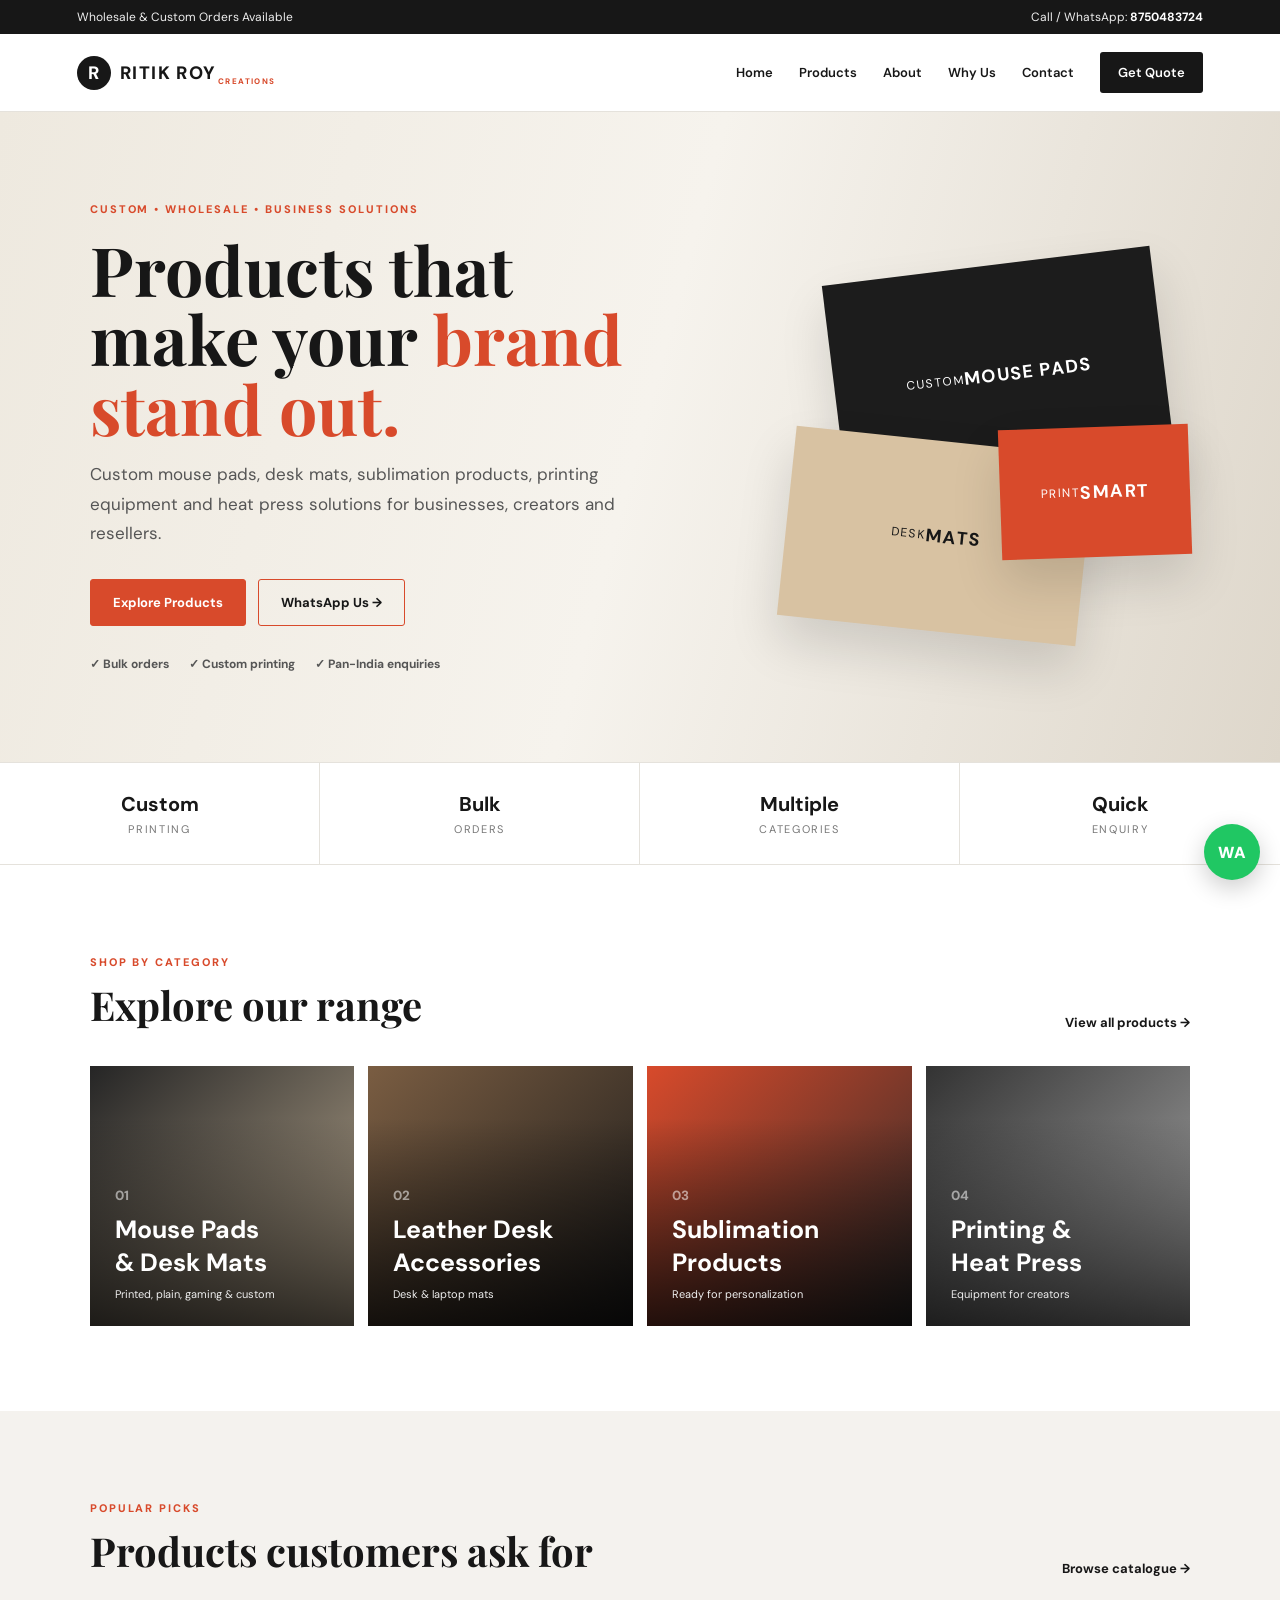
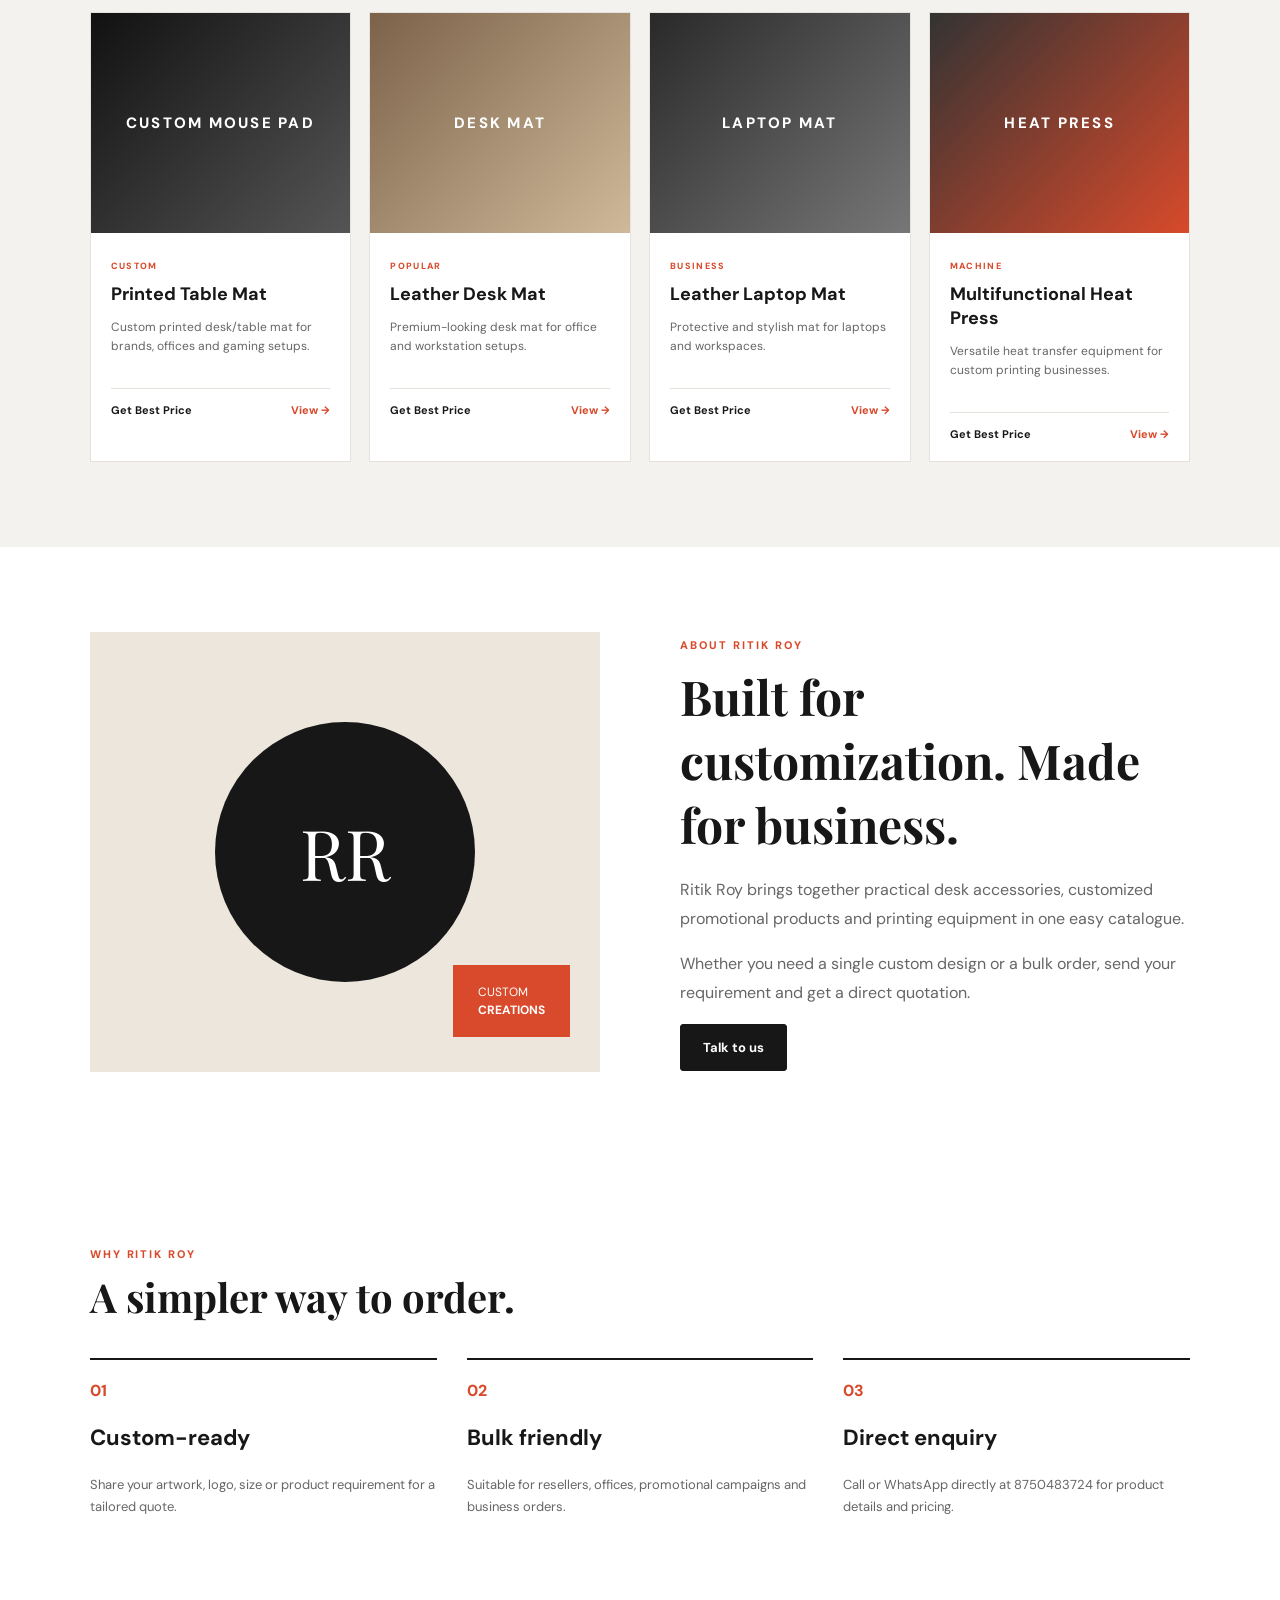
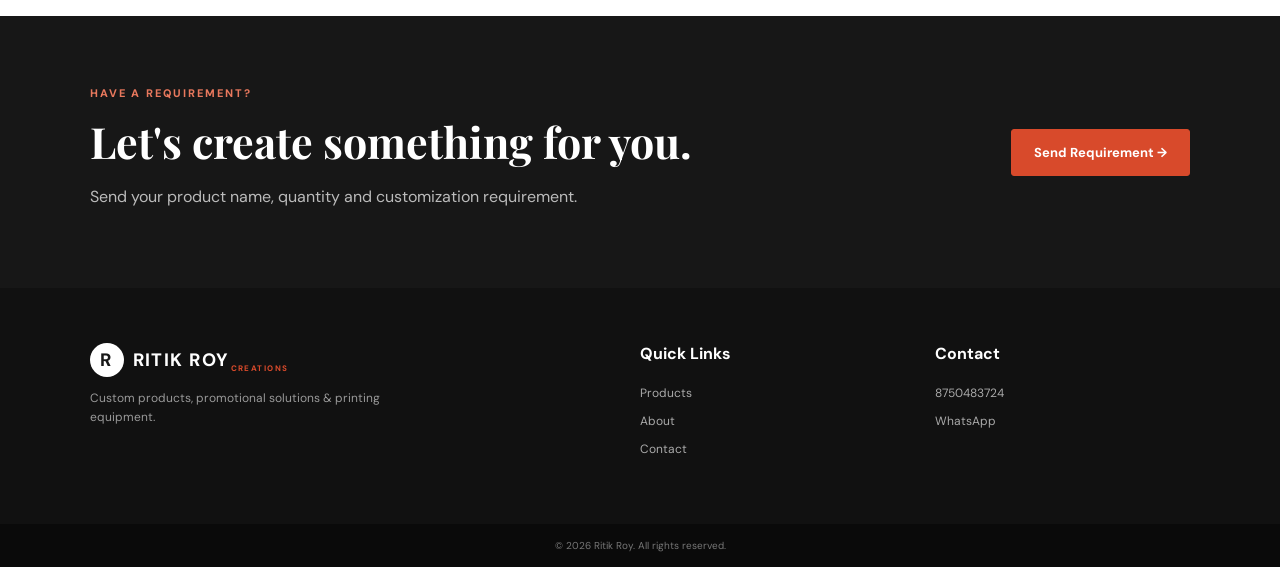
==== index.html @ 6ccf32bc "Add files via upload" ====
<!doctype html>
<html lang="en">
<head>
<meta charset="utf-8"><meta name="viewport" content="width=device-width,initial-scale=1">
<title>Ritik Roy | Custom Printing & Promotional Products</title>
<meta name="description" content="Ritik Roy - custom mouse pads, desk mats, sublimation products, printing machines and heat press solutions.">
<link rel="stylesheet" href="styles.css">
</head>
<body>
<div class="top">Wholesale & Custom Orders Available <span>Call / WhatsApp: <a href="tel:8750483724">8750483724</a></span></div>
<header>
  <a class="brand" href="index.html"><span>R</span> RITIK ROY <small>CREATIONS</small></a>
  <button class="menu" onclick="toggleMenu()">☰</button>
  <nav id="nav">
    <a href="index.html">Home</a><a href="products.html">Products</a><a href="#about">About</a><a href="#why">Why Us</a><a href="contact.html">Contact</a>
    <a class="navbtn" href="https://wa.me/918750483724?text=Hello%20Ritik%20Roy,%20I%20want%20a%20product%20quotation." target="_blank">Get Quote</a>
  </nav>
</header>

<section class="hero">
  <div class="hero-copy">
    <div class="eyebrow">CUSTOM • WHOLESALE • BUSINESS SOLUTIONS</div>
    <h1>Products that make your <em>brand stand out.</em></h1>
    <p>Custom mouse pads, desk mats, sublimation products, printing equipment and heat press solutions for businesses, creators and resellers.</p>
    <div class="actions"><a class="btn" href="products.html">Explore Products</a><a class="btn ghost" href="https://wa.me/918750483724?text=Hello%20Ritik%20Roy,%20I%20need%20a%20quotation." target="_blank">WhatsApp Us →</a></div>
    <div class="hero-points"><span>✓ Bulk orders</span><span>✓ Custom printing</span><span>✓ Pan-India enquiries</span></div>
  </div>
  <div class="hero-art"><div class="art-card card1">CUSTOM<br><b>MOUSE PADS</b></div><div class="art-card card2">DESK<br><b>MATS</b></div><div class="art-card card3">PRINT<br><b>SMART</b></div></div>
</section>

<section class="stats"><div><b>Custom</b><span>Printing</span></div><div><b>Bulk</b><span>Orders</span></div><div><b>Multiple</b><span>Categories</span></div><div><b>Quick</b><span>Enquiry</span></div></section>

<section class="section" id="categories">
  <div class="section-head"><div><span class="eyebrow">SHOP BY CATEGORY</span><h2>Explore our range</h2></div><a class="textlink" href="products.html">View all products →</a></div>
  <div class="cat-grid">
    <a class="cat c1" href="products.html?cat=mouse"><div><small>01</small><h3>Mouse Pads<br>& Desk Mats</h3><p>Printed, plain, gaming & custom</p></div></a>
    <a class="cat c2" href="products.html?cat=leather"><div><small>02</small><h3>Leather Desk<br>Accessories</h3><p>Desk & laptop mats</p></div></a>
    <a class="cat c3" href="products.html?cat=sublimation"><div><small>03</small><h3>Sublimation<br>Products</h3><p>Ready for personalization</p></div></a>
    <a class="cat c4" href="products.html?cat=machines"><div><small>04</small><h3>Printing &<br>Heat Press</h3><p>Equipment for creators</p></div></a>
  </div>
</section>

<section class="section light" id="popular">
  <div class="section-head"><div><span class="eyebrow">POPULAR PICKS</span><h2>Products customers ask for</h2></div><a class="textlink" href="products.html">Browse catalogue →</a></div>
  <div class="product-grid">
    <article class="product"><div class="product-img mouse">CUSTOM MOUSE PAD</div><div class="product-body"><span class="tag">CUSTOM</span><h3>Printed Table Mat</h3><p>Custom printed desk/table mat for brands, offices and gaming setups.</p><div class="product-foot"><b>Get Best Price</b><a href="product.html?id=printed-table-mat">View →</a></div></div></article>
    <article class="product"><div class="product-img desk">DESK MAT</div><div class="product-body"><span class="tag">POPULAR</span><h3>Leather Desk Mat</h3><p>Premium-looking desk mat for office and workstation setups.</p><div class="product-foot"><b>Get Best Price</b><a href="product.html?id=leather-desk-mat">View →</a></div></div></article>
    <article class="product"><div class="product-img laptop">LAPTOP MAT</div><div class="product-body"><span class="tag">BUSINESS</span><h3>Leather Laptop Mat</h3><p>Protective and stylish mat for laptops and workspaces.</p><div class="product-foot"><b>Get Best Price</b><a href="product.html?id=leather-laptop-mat">View →</a></div></article>
    <article class="product"><div class="product-img press">HEAT PRESS</div><div class="product-body"><span class="tag">MACHINE</span><h3>Multifunctional Heat Press</h3><p>Versatile heat transfer equipment for custom printing businesses.</p><div class="product-foot"><b>Get Best Price</b><a href="product.html?id=heat-press">View →</a></div></article>
  </div>
</section>

<section class="split section" id="about">
  <div class="visual"><div class="circle">RR</div><div class="mini">CUSTOM<br><b>CREATIONS</b></div></div>
  <div><span class="eyebrow">ABOUT RITIK ROY</span><h2>Built for customization. Made for business.</h2><p>Ritik Roy brings together practical desk accessories, customized promotional products and printing equipment in one easy catalogue.</p><p>Whether you need a single custom design or a bulk order, send your requirement and get a direct quotation.</p><a class="btn dark" href="contact.html">Talk to us</a></div>
</section>

<section class="section why" id="why">
  <div class="section-head"><div><span class="eyebrow">WHY RITIK ROY</span><h2>A simpler way to order.</h2></div></div>
  <div class="why-grid"><div><i>01</i><h3>Custom-ready</h3><p>Share your artwork, logo, size or product requirement for a tailored quote.</p></div><div><i>02</i><h3>Bulk friendly</h3><p>Suitable for resellers, offices, promotional campaigns and business orders.</p></div><div><i>03</i><h3>Direct enquiry</h3><p>Call or WhatsApp directly at 8750483724 for product details and pricing.</p></div></div>
</section>

<section class="cta"><div><span class="eyebrow">HAVE A REQUIREMENT?</span><h2>Let's create something for you.</h2><p>Send your product name, quantity and customization requirement.</p></div><a class="btn" href="https://wa.me/918750483724?text=Hello%20Ritik%20Roy,%20here%20is%20my%20product%20requirement:" target="_blank">Send Requirement →</a></section>

<footer><div class="footer-main"><div><a class="brand inverse" href="index.html"><span>R</span> RITIK ROY <small>CREATIONS</small></a><p>Custom products, promotional solutions & printing equipment.</p></div><div><h4>Quick Links</h4><a href="products.html">Products</a><a href="#about">About</a><a href="contact.html">Contact</a></div><div><h4>Contact</h4><a href="tel:8750483724">8750483724</a><a href="https://wa.me/918750483724" target="_blank">WhatsApp</a></div></div><div class="copyright">© 2026 Ritik Roy. All rights reserved.</div></footer>
<a class="float-wa" href="https://wa.me/918750483724" target="_blank">WA</a>
<script src="script.js"></script>
</body></html>
---- styles.css ----
@import url('https://fonts.googleapis.com/css2?family=DM+Sans:wght@400;500;600;700&family=Playfair+Display:wght@600;700&display=swap');
:root{--ink:#171717;--muted:#686868;--paper:#fff;--soft:#f4f2ee;--accent:#d84a2b;--line:#e5e2dc}
*{box-sizing:border-box}html{scroll-behavior:smooth}body{margin:0;color:var(--ink);font-family:'DM Sans',Arial,sans-serif;background:var(--paper)}a{text-decoration:none;color:inherit}.top{background:#171717;color:#eee;padding:9px 6%;font-size:12px;display:flex;justify-content:space-between}.top a{color:#fff;font-weight:700}header{height:78px;padding:0 6%;display:flex;align-items:center;justify-content:space-between;background:#fff;border-bottom:1px solid var(--line);position:sticky;top:0;z-index:20}.brand{font-weight:800;letter-spacing:.08em;font-size:18px;display:flex;align-items:center;gap:9px}.brand span{display:grid;place-items:center;width:34px;height:34px;border-radius:50%;background:var(--ink);color:#fff}.brand small{font-size:8px;letter-spacing:.18em;color:var(--accent);align-self:flex-end;margin-left:-8px;margin-bottom:4px}.inverse{color:#fff}.inverse span{background:#fff;color:#171717}nav{display:flex;gap:26px;align-items:center;font-size:13px;font-weight:600}nav a:hover,nav .active{color:var(--accent)}.navbtn{background:var(--ink);color:#fff;padding:12px 18px;border-radius:3px}.menu{display:none;border:0;background:none;font-size:25px}.hero{min-height:650px;background:linear-gradient(105deg,#eee9df 0%,#f6f3ed 50%,#ded7cb 100%);display:grid;grid-template-columns:1.05fr .95fr;padding:85px 7%;align-items:center;overflow:hidden}.hero-copy{max-width:700px}.eyebrow{font-size:11px;letter-spacing:.18em;font-weight:800;color:var(--accent)}h1,h2{font-family:'Playfair Display',serif}h1{font-size:68px;line-height:1.02;margin:18px 0}h1 em{color:var(--accent);font-style:normal}.hero p,.page-hero p{font-size:17px;line-height:1.75;color:#555;max-width:610px}.actions{display:flex;gap:12px;margin:30px 0}.btn{display:inline-block;background:var(--accent);color:#fff;padding:14px 22px;border-radius:3px;border:1px solid var(--accent);font-weight:700;font-size:13px}.btn.ghost{background:transparent;color:var(--ink)}.btn.dark{background:var(--ink);border-color:var(--ink)}.darktext{color:var(--ink)!important;border-color:var(--ink)!important;background:transparent}.hero-points{display:flex;gap:20px;color:#555;font-size:12px;font-weight:700}.hero-art{height:430px;position:relative}.art-card{position:absolute;display:flex;align-items:center;justify-content:center;text-align:center;font-size:12px;letter-spacing:.12em;line-height:1.5;box-shadow:0 25px 50px #0002}.art-card b{font-size:18px}.card1{width:330px;height:220px;background:#1c1c1c;color:#fff;right:5%;top:10%;transform:rotate(-7deg)}.card2{width:300px;height:190px;background:#d8c2a2;right:20%;bottom:5%;transform:rotate(6deg)}.card3{width:190px;height:130px;background:#d84a2b;color:#fff;right:0;bottom:22%;transform:rotate(-2deg)}.stats{display:grid;grid-template-columns:repeat(4,1fr);border-bottom:1px solid var(--line);border-top:1px solid var(--line)}.stats div{padding:28px 20px;text-align:center;border-right:1px solid var(--line)}.stats div:last-child{border:0}.stats b,.stats span{display:block}.stats b{font-size:20px}.stats span{font-size:11px;text-transform:uppercase;letter-spacing:.15em;color:#777;margin-top:5px}.section{padding:85px 7%}.light{background:var(--soft)}.section-head{display:flex;justify-content:space-between;align-items:end;margin-bottom:35px}.section-head h2{margin:7px 0 0;font-size:40px}.textlink{font-weight:700;font-size:13px}.cat-grid{display:grid;grid-template-columns:repeat(4,1fr);gap:14px}.cat{height:260px;padding:25px;display:flex;align-items:end;color:#fff;position:relative;overflow:hidden}.cat:before{content:"";position:absolute;inset:0;background:linear-gradient(transparent 20%,#000b)}.cat div{position:relative;z-index:1}.cat small{color:#fff8;font-weight:800}.cat h3{font-size:25px;margin:8px 0}.cat p{font-size:11px;margin:0;color:#eee}.c1{background:linear-gradient(135deg,#252525,#b7a78e)}.c2{background:linear-gradient(135deg,#7a5d42,#191919)}.c3{background:linear-gradient(135deg,#d84a2b,#292929)}.c4{background:linear-gradient(135deg,#333,#aaa)}.product-grid{display:grid;grid-template-columns:repeat(4,1fr);gap:18px}.product{background:#fff;border:1px solid var(--line);transition:.2s}.product:hover{transform:translateY(-4px);box-shadow:0 15px 35px #00000012}.product-img{height:220px;display:grid;place-items:center;text-align:center;font-weight:800;letter-spacing:.15em;font-size:15px;color:#fff}.mouse{background:linear-gradient(135deg,#111,#555)}.desk{background:linear-gradient(135deg,#7b6249,#d0b99a)}.laptop{background:linear-gradient(135deg,#292929,#777)}.press{background:linear-gradient(135deg,#333,#d84a2b)}.leather{background:linear-gradient(135deg,#4b3324,#b08a67)}.subli{background:linear-gradient(135deg,#171717,#c45b3d)}.product-body{padding:20px}.tag{font-size:9px;letter-spacing:.15em;font-weight:800;color:var(--accent)}.product h3{margin:8px 0;font-size:18px}.product p{color:#666;font-size:12px;line-height:1.6;min-height:58px}.product-foot{border-top:1px solid var(--line);padding-top:14px;display:flex;justify-content:space-between;align-items:center;font-size:11px}.product-foot a{color:var(--accent);font-weight:800}.split{display:grid;grid-template-columns:1fr 1fr;gap:80px;align-items:center}.split h2{font-size:48px;margin:10px 0 20px}.split p{color:#666;line-height:1.8}.visual{height:440px;background:#ece6dc;position:relative;display:grid;place-items:center}.circle{width:260px;height:260px;border-radius:50%;background:#171717;color:#fff;display:grid;place-items:center;font-family:'Playfair Display';font-size:70px}.mini{position:absolute;background:var(--accent);color:#fff;padding:18px 25px;bottom:35px;right:30px;font-size:12px;line-height:1.5}.why-grid{display:grid;grid-template-columns:repeat(3,1fr);gap:30px}.why-grid div{border-top:2px solid var(--ink);padding-top:20px}.why-grid i{font-style:normal;color:var(--accent);font-weight:800}.why-grid h3{font-size:22px}.why-grid p{color:#666;line-height:1.7;font-size:13px}.cta{background:#171717;color:#fff;padding:65px 7%;display:flex;justify-content:space-between;align-items:center}.cta h2{font-size:43px;margin:10px 0}.cta p{color:#bbb}.cta .eyebrow{color:#e8785d}.footer-main{background:#111;color:#fff;padding:55px 7%;display:grid;grid-template-columns:2fr 1fr 1fr;gap:40px}.footer-main p{color:#999;max-width:300px;line-height:1.6;font-size:12px}.footer-main h4{margin-top:0}.footer-main>div>a:not(.brand){display:block;color:#aaa;font-size:12px;margin:12px 0}.copyright{background:#0a0a0a;color:#777;text-align:center;padding:15px;font-size:10px}.float-wa{position:fixed;right:20px;bottom:20px;width:56px;height:56px;border-radius:50%;display:grid;place-items:center;background:#20c763;color:#fff;font-weight:900;z-index:30;box-shadow:0 8px 25px #0003}.page-hero{padding:85px 7%;background:var(--soft)}.page-hero h1{font-size:58px;margin:12px 0}.toolbar{display:flex;justify-content:space-between;gap:20px;align-items:center;margin-bottom:30px}.toolbar input{width:320px;padding:14px;border:1px solid var(--line);background:#fff}.filters{display:flex;gap:8px;flex-wrap:wrap}.filters button{border:1px solid var(--line);background:#fff;padding:10px 14px;cursor:pointer}.detail{display:grid;grid-template-columns:1fr 1fr;gap:70px;align-items:center}.detail-img{height:480px;display:grid;place-items:center;background:linear-gradient(135deg,#222,#b95b42);color:#fff;font-weight:900;letter-spacing:.18em;font-size:20px}.detail-copy h1{font-size:54px;margin:12px 0}.detail-copy>p{color:#666;line-height:1.8}.specs{border-top:1px solid var(--line);margin:25px 0}.specs div{display:flex;justify-content:space-between;padding:14px 0;border-bottom:1px solid var(--line);font-size:12px}.specs span{color:#666;text-align:right;max-width:55%}.contact-layout{display:grid;grid-template-columns:1fr 1fr;gap:80px}.contact-layout h2{font-size:52px;margin:10px 0}.lead{color:#666;line-height:1.8}.contact-card{border-top:1px solid var(--line);padding:20px 0;display:flex;justify-content:space-between}.contact-card a{color:var(--accent);font-weight:700}.form{display:grid;gap:12px}.form input,.form textarea{padding:15px;border:1px solid var(--line);font:inherit}.form textarea{height:150px;resize:vertical}
@media(max-width:900px){.hero{grid-template-columns:1fr;padding:65px 6%}.hero-art{display:none}h1{font-size:48px}.cat-grid,.product-grid{grid-template-columns:repeat(2,1fr)}.split,.detail,.contact-layout{grid-template-columns:1fr;gap:35px}.why-grid{grid-template-columns:1fr}.footer-main{grid-template-columns:1fr 1fr}.toolbar{display:block}.toolbar input{width:100%;margin-bottom:15px}}
@media(max-width:650px){.top{font-size:10px}.top span{display:none}header{height:68px}.menu{display:block}nav{display:none;position:absolute;top:68px;left:0;right:0;background:#fff;padding:20px 6%;flex-direction:column;align-items:flex-start;box-shadow:0 10px 20px #0001}nav.open{display:flex}.hero{min-height:600px}.hero h1{font-size:43px}.hero-points{flex-wrap:wrap}.stats{grid-template-columns:repeat(2,1fr)}.stats div:nth-child(2){border-right:0}.stats div:nth-child(3){border-top:1px solid var(--line)}.section{padding:60px 6%}.section-head{display:block}.section-head h2{font-size:32px}.section-head .textlink{display:inline-block;margin-top:15px}.cat-grid,.product-grid{grid-template-columns:1fr}.cat{height:230px}.split h2{font-size:38px}.visual{height:330px}.circle{width:200px;height:200px;font-size:55px}.cta{display:block}.cta h2{font-size:36px}.footer-main{grid-template-columns:1fr}.page-hero h1{font-size:43px}.detail-copy h1{font-size:42px}}
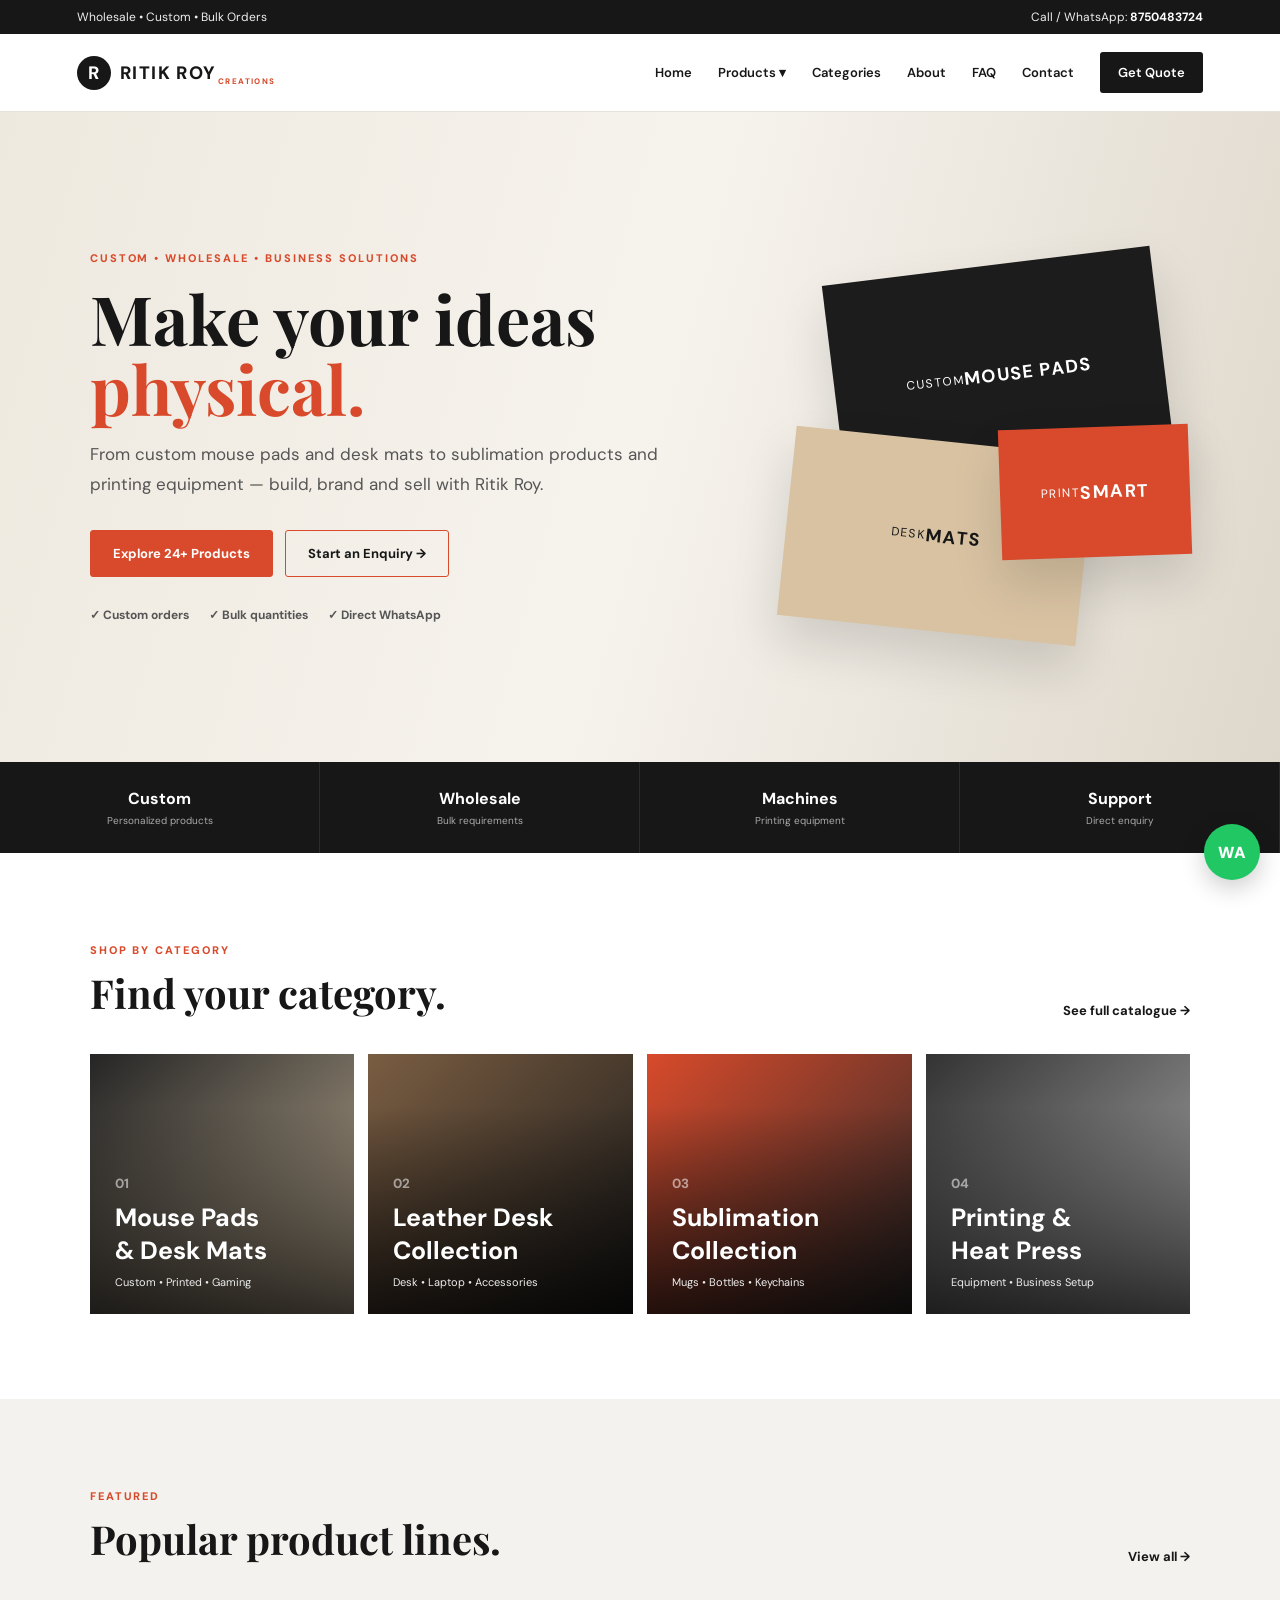
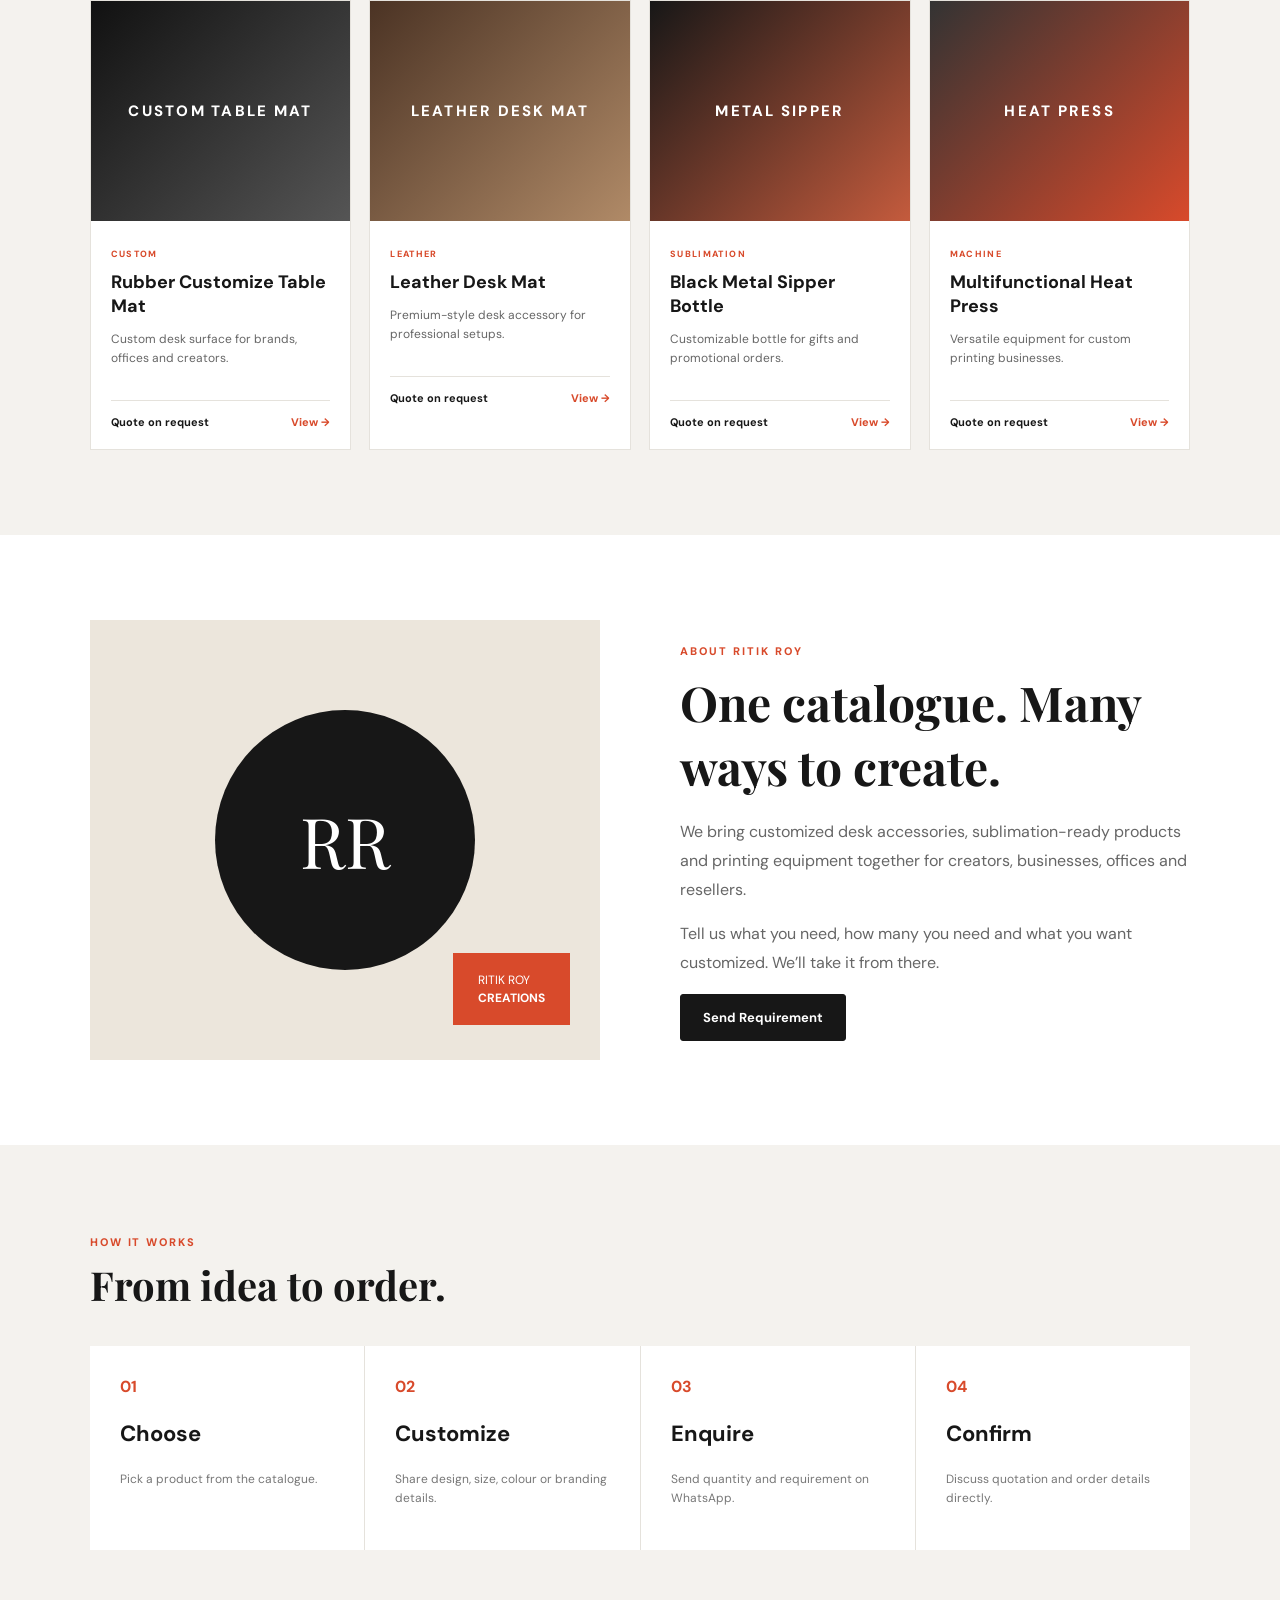
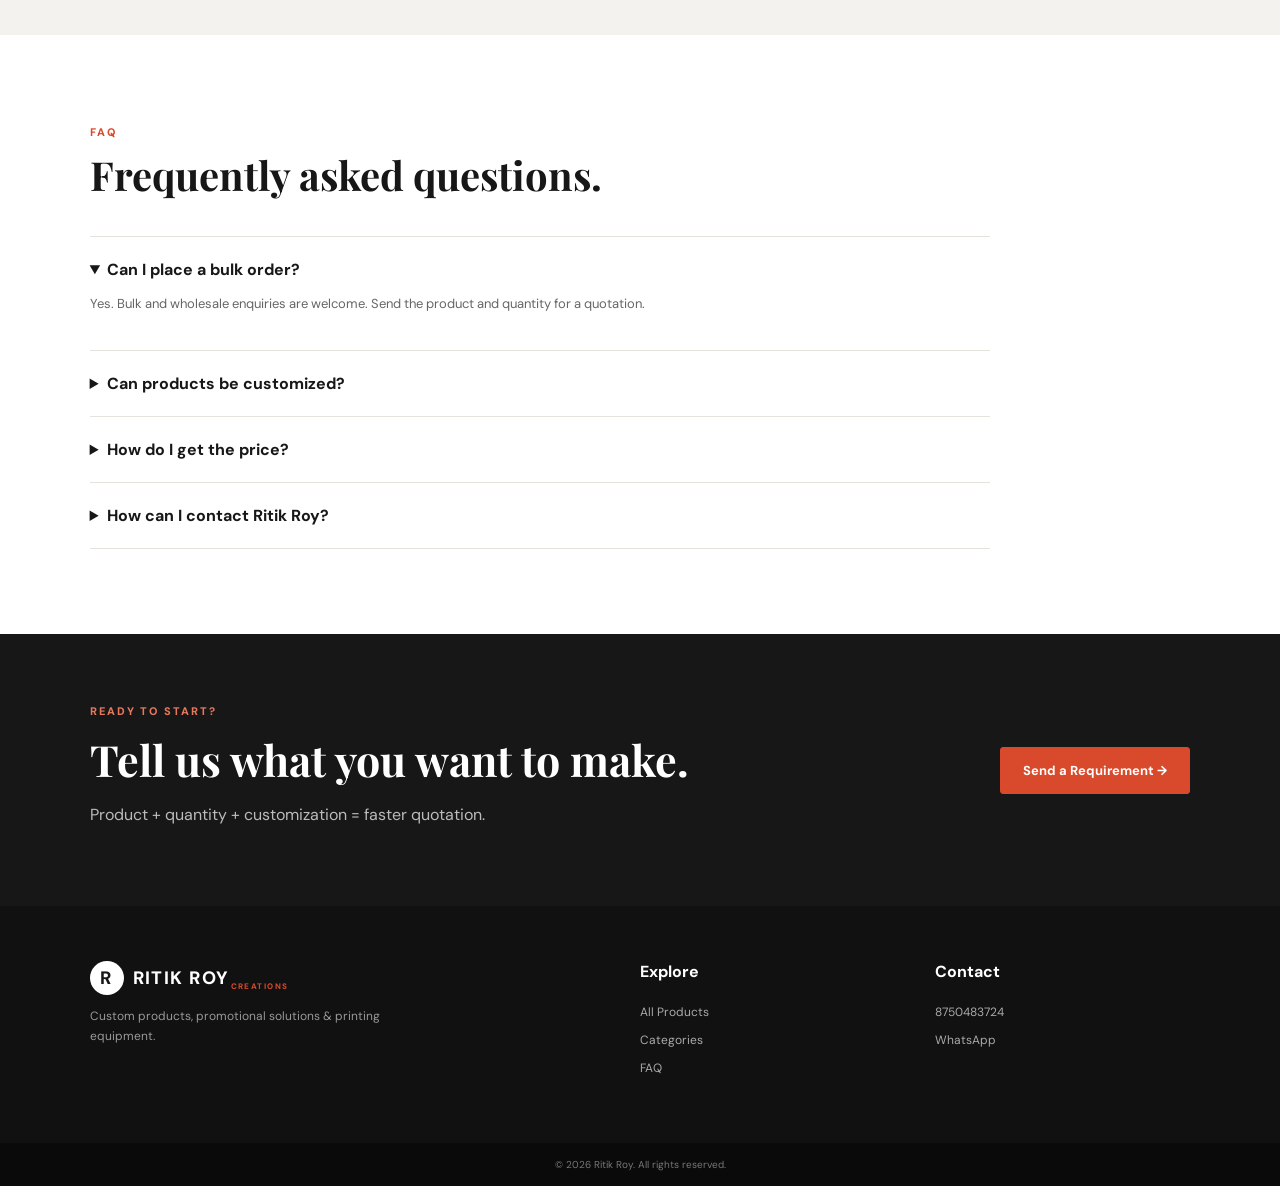
==== commit 98628699: "Add files via upload" ====
--- a/index.html
+++ b/index.html
@@ -1,68 +1,29 @@
-<!doctype html>
-<html lang="en">
-<head>
-<meta charset="utf-8"><meta name="viewport" content="width=device-width,initial-scale=1">
-<title>Ritik Roy | Custom Printing & Promotional Products</title>
-<meta name="description" content="Ritik Roy - custom mouse pads, desk mats, sublimation products, printing machines and heat press solutions.">
-<link rel="stylesheet" href="styles.css">
-</head>
+<!doctype html><html lang="en"><head><meta charset="utf-8"><meta name="viewport" content="width=device-width,initial-scale=1">
+<title>Ritik Roy Creations | Custom Printing & Promotional Products</title><meta name="description" content="Custom mouse pads, desk mats, sublimation products, printing machines and heat press solutions."><link rel="stylesheet" href="styles.css"></head>
 <body>
-<div class="top">Wholesale & Custom Orders Available <span>Call / WhatsApp: <a href="tel:8750483724">8750483724</a></span></div>
-<header>
-  <a class="brand" href="index.html"><span>R</span> RITIK ROY <small>CREATIONS</small></a>
-  <button class="menu" onclick="toggleMenu()">☰</button>
-  <nav id="nav">
-    <a href="index.html">Home</a><a href="products.html">Products</a><a href="#about">About</a><a href="#why">Why Us</a><a href="contact.html">Contact</a>
-    <a class="navbtn" href="https://wa.me/918750483724?text=Hello%20Ritik%20Roy,%20I%20want%20a%20product%20quotation." target="_blank">Get Quote</a>
-  </nav>
-</header>
+<div class="top"><span>Wholesale • Custom • Bulk Orders</span><span>Call / WhatsApp: <a href="tel:8750483724">8750483724</a></span></div>
+<header><a class="brand" href="index.html"><span>R</span> RITIK ROY <small>CREATIONS</small></a><button class="menu" onclick="toggleMenu()">☰</button>
+<nav id="nav"><a href="index.html">Home</a><div class="drop"><a href="products.html">Products ▾</a><div class="mega"><div><b>Mouse & Desk</b><a href="products.html?cat=Mouse%20%26%20Desk">Mouse Pads</a><a href="products.html?cat=Mouse%20%26%20Desk">Desk Mats</a><a href="products.html?cat=Mouse%20%26%20Desk">Gaming Mats</a></div><div><b>Leather</b><a href="products.html?cat=Leather">Desk Mats</a><a href="products.html?cat=Leather">Laptop Mats</a><a href="products.html?cat=Leather">Desk Accessories</a></div><div><b>Sublimation</b><a href="products.html?cat=Sublimation">Mugs</a><a href="products.html?cat=Sublimation">Bottles</a><a href="products.html?cat=Sublimation">Keychains</a></div><div><b>Machines</b><a href="products.html?cat=Machines">Heat Press</a><a href="products.html?cat=Machines">Mug Press</a><a href="products.html?cat=Machines">T-Shirt Printing</a></div></div></div>
+<a href="#categories">Categories</a><a href="#about">About</a><a href="#faq">FAQ</a><a href="contact.html">Contact</a><a class="navbtn" href="https://wa.me/918750483724?text=Hello%20Ritik%20Roy,%20I%20need%20a%20quotation." target="_blank">Get Quote</a></nav></header>
 
-<section class="hero">
-  <div class="hero-copy">
-    <div class="eyebrow">CUSTOM • WHOLESALE • BUSINESS SOLUTIONS</div>
-    <h1>Products that make your <em>brand stand out.</em></h1>
-    <p>Custom mouse pads, desk mats, sublimation products, printing equipment and heat press solutions for businesses, creators and resellers.</p>
-    <div class="actions"><a class="btn" href="products.html">Explore Products</a><a class="btn ghost" href="https://wa.me/918750483724?text=Hello%20Ritik%20Roy,%20I%20need%20a%20quotation." target="_blank">WhatsApp Us →</a></div>
-    <div class="hero-points"><span>✓ Bulk orders</span><span>✓ Custom printing</span><span>✓ Pan-India enquiries</span></div>
-  </div>
-  <div class="hero-art"><div class="art-card card1">CUSTOM<br><b>MOUSE PADS</b></div><div class="art-card card2">DESK<br><b>MATS</b></div><div class="art-card card3">PRINT<br><b>SMART</b></div></div>
-</section>
+<section class="hero"><div class="hero-copy"><div class="eyebrow">CUSTOM • WHOLESALE • BUSINESS SOLUTIONS</div><h1>Make your ideas <em>physical.</em></h1><p>From custom mouse pads and desk mats to sublimation products and printing equipment — build, brand and sell with Ritik Roy.</p><div class="actions"><a class="btn" href="products.html">Explore 24+ Products</a><a class="btn ghost" href="https://wa.me/918750483724?text=Hello%20Ritik%20Roy,%20I%20want%20a%20custom%20product%20quotation." target="_blank">Start an Enquiry →</a></div><div class="hero-points"><span>✓ Custom orders</span><span>✓ Bulk quantities</span><span>✓ Direct WhatsApp</span></div></div><div class="hero-art"><div class="art-card card1">CUSTOM<br><b>MOUSE PADS</b></div><div class="art-card card2">DESK<br><b>MATS</b></div><div class="art-card card3">PRINT<br><b>SMART</b></div></div></section>
 
-<section class="stats"><div><b>Custom</b><span>Printing</span></div><div><b>Bulk</b><span>Orders</span></div><div><b>Multiple</b><span>Categories</span></div><div><b>Quick</b><span>Enquiry</span></div></section>
+<section class="trust"><div><b>Custom</b><small>Personalized products</small></div><div><b>Wholesale</b><small>Bulk requirements</small></div><div><b>Machines</b><small>Printing equipment</small></div><div><b>Support</b><small>Direct enquiry</small></div></section>
 
-<section class="section" id="categories">
-  <div class="section-head"><div><span class="eyebrow">SHOP BY CATEGORY</span><h2>Explore our range</h2></div><a class="textlink" href="products.html">View all products →</a></div>
-  <div class="cat-grid">
-    <a class="cat c1" href="products.html?cat=mouse"><div><small>01</small><h3>Mouse Pads<br>& Desk Mats</h3><p>Printed, plain, gaming & custom</p></div></a>
-    <a class="cat c2" href="products.html?cat=leather"><div><small>02</small><h3>Leather Desk<br>Accessories</h3><p>Desk & laptop mats</p></div></a>
-    <a class="cat c3" href="products.html?cat=sublimation"><div><small>03</small><h3>Sublimation<br>Products</h3><p>Ready for personalization</p></div></a>
-    <a class="cat c4" href="products.html?cat=machines"><div><small>04</small><h3>Printing &<br>Heat Press</h3><p>Equipment for creators</p></div></a>
-  </div>
-</section>
+<section class="section" id="categories"><div class="section-head"><div><span class="eyebrow">SHOP BY CATEGORY</span><h2>Find your category.</h2></div><a class="textlink" href="products.html">See full catalogue →</a></div>
+<div class="cat-grid large"><a class="cat c1" href="products.html?cat=Mouse%20%26%20Desk"><div><small>01</small><h3>Mouse Pads<br>& Desk Mats</h3><p>Custom • Printed • Gaming</p></div></a><a class="cat c2" href="products.html?cat=Leather"><div><small>02</small><h3>Leather Desk<br>Collection</h3><p>Desk • Laptop • Accessories</p></div></a><a class="cat c3" href="products.html?cat=Sublimation"><div><small>03</small><h3>Sublimation<br>Collection</h3><p>Mugs • Bottles • Keychains</p></div></a><a class="cat c4" href="products.html?cat=Machines"><div><small>04</small><h3>Printing &<br>Heat Press</h3><p>Equipment • Business Setup</p></div></a></div></section>
 
-<section class="section light" id="popular">
-  <div class="section-head"><div><span class="eyebrow">POPULAR PICKS</span><h2>Products customers ask for</h2></div><a class="textlink" href="products.html">Browse catalogue →</a></div>
-  <div class="product-grid">
-    <article class="product"><div class="product-img mouse">CUSTOM MOUSE PAD</div><div class="product-body"><span class="tag">CUSTOM</span><h3>Printed Table Mat</h3><p>Custom printed desk/table mat for brands, offices and gaming setups.</p><div class="product-foot"><b>Get Best Price</b><a href="product.html?id=printed-table-mat">View →</a></div></div></article>
-    <article class="product"><div class="product-img desk">DESK MAT</div><div class="product-body"><span class="tag">POPULAR</span><h3>Leather Desk Mat</h3><p>Premium-looking desk mat for office and workstation setups.</p><div class="product-foot"><b>Get Best Price</b><a href="product.html?id=leather-desk-mat">View →</a></div></div></article>
-    <article class="product"><div class="product-img laptop">LAPTOP MAT</div><div class="product-body"><span class="tag">BUSINESS</span><h3>Leather Laptop Mat</h3><p>Protective and stylish mat for laptops and workspaces.</p><div class="product-foot"><b>Get Best Price</b><a href="product.html?id=leather-laptop-mat">View →</a></div></article>
-    <article class="product"><div class="product-img press">HEAT PRESS</div><div class="product-body"><span class="tag">MACHINE</span><h3>Multifunctional Heat Press</h3><p>Versatile heat transfer equipment for custom printing businesses.</p><div class="product-foot"><b>Get Best Price</b><a href="product.html?id=heat-press">View →</a></div></article>
-  </div>
-</section>
+<section class="section light"><div class="section-head"><div><span class="eyebrow">FEATURED</span><h2>Popular product lines.</h2></div><a class="textlink" href="products.html">View all →</a></div><div class="product-grid">
+<article class="product"><div class="product-img mouse">CUSTOM TABLE MAT</div><div class="product-body"><span class="tag">CUSTOM</span><h3>Rubber Customize Table Mat</h3><p>Custom desk surface for brands, offices and creators.</p><div class="product-foot"><b>Quote on request</b><a href="product.html?id=custom-table-mat">View →</a></div></div></article>
+<article class="product"><div class="product-img leather">LEATHER DESK MAT</div><div class="product-body"><span class="tag">LEATHER</span><h3>Leather Desk Mat</h3><p>Premium-style desk accessory for professional setups.</p><div class="product-foot"><b>Quote on request</b><a href="product.html?id=leather-desk-mat">View →</a></div></div></article>
+<article class="product"><div class="product-img subli">METAL SIPPER</div><div class="product-body"><span class="tag">SUBLIMATION</span><h3>Black Metal Sipper Bottle</h3><p>Customizable bottle for gifts and promotional orders.</p><div class="product-foot"><b>Quote on request</b><a href="product.html?id=sipper-bottle">View →</a></div></div></article>
+<article class="product"><div class="product-img press">HEAT PRESS</div><div class="product-body"><span class="tag">MACHINE</span><h3>Multifunctional Heat Press</h3><p>Versatile equipment for custom printing businesses.</p><div class="product-foot"><b>Quote on request</b><a href="product.html?id=heat-press">View →</a></div></div></article></div></section>
 
-<section class="split section" id="about">
-  <div class="visual"><div class="circle">RR</div><div class="mini">CUSTOM<br><b>CREATIONS</b></div></div>
-  <div><span class="eyebrow">ABOUT RITIK ROY</span><h2>Built for customization. Made for business.</h2><p>Ritik Roy brings together practical desk accessories, customized promotional products and printing equipment in one easy catalogue.</p><p>Whether you need a single custom design or a bulk order, send your requirement and get a direct quotation.</p><a class="btn dark" href="contact.html">Talk to us</a></div>
-</section>
+<section class="section split" id="about"><div class="visual"><div class="circle">RR</div><div class="mini">RITIK ROY<br><b>CREATIONS</b></div></div><div><span class="eyebrow">ABOUT RITIK ROY</span><h2>One catalogue. Many ways to create.</h2><p>We bring customized desk accessories, sublimation-ready products and printing equipment together for creators, businesses, offices and resellers.</p><p>Tell us what you need, how many you need and what you want customized. We’ll take it from there.</p><a class="btn dark" href="contact.html">Send Requirement</a></div></section>
 
-<section class="section why" id="why">
-  <div class="section-head"><div><span class="eyebrow">WHY RITIK ROY</span><h2>A simpler way to order.</h2></div></div>
-  <div class="why-grid"><div><i>01</i><h3>Custom-ready</h3><p>Share your artwork, logo, size or product requirement for a tailored quote.</p></div><div><i>02</i><h3>Bulk friendly</h3><p>Suitable for resellers, offices, promotional campaigns and business orders.</p></div><div><i>03</i><h3>Direct enquiry</h3><p>Call or WhatsApp directly at 8750483724 for product details and pricing.</p></div></div>
-</section>
+<section class="section process light"><div class="section-head"><div><span class="eyebrow">HOW IT WORKS</span><h2>From idea to order.</h2></div></div><div class="process-grid"><div><b>01</b><h3>Choose</h3><p>Pick a product from the catalogue.</p></div><div><b>02</b><h3>Customize</h3><p>Share design, size, colour or branding details.</p></div><div><b>03</b><h3>Enquire</h3><p>Send quantity and requirement on WhatsApp.</p></div><div><b>04</b><h3>Confirm</h3><p>Discuss quotation and order details directly.</p></div></div></section>
 
-<section class="cta"><div><span class="eyebrow">HAVE A REQUIREMENT?</span><h2>Let's create something for you.</h2><p>Send your product name, quantity and customization requirement.</p></div><a class="btn" href="https://wa.me/918750483724?text=Hello%20Ritik%20Roy,%20here%20is%20my%20product%20requirement:" target="_blank">Send Requirement →</a></section>
+<section class="section" id="faq"><div class="section-head"><div><span class="eyebrow">FAQ</span><h2>Frequently asked questions.</h2></div></div><div class="faq"><details open><summary>Can I place a bulk order?</summary><p>Yes. Bulk and wholesale enquiries are welcome. Send the product and quantity for a quotation.</p></details><details><summary>Can products be customized?</summary><p>Selected products can be customized with designs, logos, artwork, sizes or other requirements.</p></details><details><summary>How do I get the price?</summary><p>Pricing can depend on product, size, customization and quantity. Use the WhatsApp enquiry button for a quote.</p></details><details><summary>How can I contact Ritik Roy?</summary><p>Call or WhatsApp <a href="tel:8750483724">8750483724</a>.</p></details></div></section>
 
-<footer><div class="footer-main"><div><a class="brand inverse" href="index.html"><span>R</span> RITIK ROY <small>CREATIONS</small></a><p>Custom products, promotional solutions & printing equipment.</p></div><div><h4>Quick Links</h4><a href="products.html">Products</a><a href="#about">About</a><a href="contact.html">Contact</a></div><div><h4>Contact</h4><a href="tel:8750483724">8750483724</a><a href="https://wa.me/918750483724" target="_blank">WhatsApp</a></div></div><div class="copyright">© 2026 Ritik Roy. All rights reserved.</div></footer>
-<a class="float-wa" href="https://wa.me/918750483724" target="_blank">WA</a>
-<script src="script.js"></script>
-</body></html>+<section class="cta"><div><span class="eyebrow">READY TO START?</span><h2>Tell us what you want to make.</h2><p>Product + quantity + customization = faster quotation.</p></div><a class="btn" href="contact.html">Send a Requirement →</a></section>
+<footer><div class="footer-main"><div><a class="brand inverse" href="index.html"><span>R</span> RITIK ROY <small>CREATIONS</small></a><p>Custom products, promotional solutions & printing equipment.</p></div><div><h4>Explore</h4><a href="products.html">All Products</a><a href="#categories">Categories</a><a href="#faq">FAQ</a></div><div><h4>Contact</h4><a href="tel:8750483724">8750483724</a><a href="https://wa.me/918750483724" target="_blank">WhatsApp</a></div></div><div class="copyright">© 2026 Ritik Roy. All rights reserved.</div></footer><a class="float-wa" href="https://wa.me/918750483724" target="_blank">WA</a><script src="script.js"></script></body></html>
--- a/styles.css
+++ b/styles.css
@@ -3,3 +3,11 @@
 *{box-sizing:border-box}html{scroll-behavior:smooth}body{margin:0;color:var(--ink);font-family:'DM Sans',Arial,sans-serif;background:var(--paper)}a{text-decoration:none;color:inherit}.top{background:#171717;color:#eee;padding:9px 6%;font-size:12px;display:flex;justify-content:space-between}.top a{color:#fff;font-weight:700}header{height:78px;padding:0 6%;display:flex;align-items:center;justify-content:space-between;background:#fff;border-bottom:1px solid var(--line);position:sticky;top:0;z-index:20}.brand{font-weight:800;letter-spacing:.08em;font-size:18px;display:flex;align-items:center;gap:9px}.brand span{display:grid;place-items:center;width:34px;height:34px;border-radius:50%;background:var(--ink);color:#fff}.brand small{font-size:8px;letter-spacing:.18em;color:var(--accent);align-self:flex-end;margin-left:-8px;margin-bottom:4px}.inverse{color:#fff}.inverse span{background:#fff;color:#171717}nav{display:flex;gap:26px;align-items:center;font-size:13px;font-weight:600}nav a:hover,nav .active{color:var(--accent)}.navbtn{background:var(--ink);color:#fff;padding:12px 18px;border-radius:3px}.menu{display:none;border:0;background:none;font-size:25px}.hero{min-height:650px;background:linear-gradient(105deg,#eee9df 0%,#f6f3ed 50%,#ded7cb 100%);display:grid;grid-template-columns:1.05fr .95fr;padding:85px 7%;align-items:center;overflow:hidden}.hero-copy{max-width:700px}.eyebrow{font-size:11px;letter-spacing:.18em;font-weight:800;color:var(--accent)}h1,h2{font-family:'Playfair Display',serif}h1{font-size:68px;line-height:1.02;margin:18px 0}h1 em{color:var(--accent);font-style:normal}.hero p,.page-hero p{font-size:17px;line-height:1.75;color:#555;max-width:610px}.actions{display:flex;gap:12px;margin:30px 0}.btn{display:inline-block;background:var(--accent);color:#fff;padding:14px 22px;border-radius:3px;border:1px solid var(--accent);font-weight:700;font-size:13px}.btn.ghost{background:transparent;color:var(--ink)}.btn.dark{background:var(--ink);border-color:var(--ink)}.darktext{color:var(--ink)!important;border-color:var(--ink)!important;background:transparent}.hero-points{display:flex;gap:20px;color:#555;font-size:12px;font-weight:700}.hero-art{height:430px;position:relative}.art-card{position:absolute;display:flex;align-items:center;justify-content:center;text-align:center;font-size:12px;letter-spacing:.12em;line-height:1.5;box-shadow:0 25px 50px #0002}.art-card b{font-size:18px}.card1{width:330px;height:220px;background:#1c1c1c;color:#fff;right:5%;top:10%;transform:rotate(-7deg)}.card2{width:300px;height:190px;background:#d8c2a2;right:20%;bottom:5%;transform:rotate(6deg)}.card3{width:190px;height:130px;background:#d84a2b;color:#fff;right:0;bottom:22%;transform:rotate(-2deg)}.stats{display:grid;grid-template-columns:repeat(4,1fr);border-bottom:1px solid var(--line);border-top:1px solid var(--line)}.stats div{padding:28px 20px;text-align:center;border-right:1px solid var(--line)}.stats div:last-child{border:0}.stats b,.stats span{display:block}.stats b{font-size:20px}.stats span{font-size:11px;text-transform:uppercase;letter-spacing:.15em;color:#777;margin-top:5px}.section{padding:85px 7%}.light{background:var(--soft)}.section-head{display:flex;justify-content:space-between;align-items:end;margin-bottom:35px}.section-head h2{margin:7px 0 0;font-size:40px}.textlink{font-weight:700;font-size:13px}.cat-grid{display:grid;grid-template-columns:repeat(4,1fr);gap:14px}.cat{height:260px;padding:25px;display:flex;align-items:end;color:#fff;position:relative;overflow:hidden}.cat:before{content:"";position:absolute;inset:0;background:linear-gradient(transparent 20%,#000b)}.cat div{position:relative;z-index:1}.cat small{color:#fff8;font-weight:800}.cat h3{font-size:25px;margin:8px 0}.cat p{font-size:11px;margin:0;color:#eee}.c1{background:linear-gradient(135deg,#252525,#b7a78e)}.c2{background:linear-gradient(135deg,#7a5d42,#191919)}.c3{background:linear-gradient(135deg,#d84a2b,#292929)}.c4{background:linear-gradient(135deg,#333,#aaa)}.product-grid{display:grid;grid-template-columns:repeat(4,1fr);gap:18px}.product{background:#fff;border:1px solid var(--line);transition:.2s}.product:hover{transform:translateY(-4px);box-shadow:0 15px 35px #00000012}.product-img{height:220px;display:grid;place-items:center;text-align:center;font-weight:800;letter-spacing:.15em;font-size:15px;color:#fff}.mouse{background:linear-gradient(135deg,#111,#555)}.desk{background:linear-gradient(135deg,#7b6249,#d0b99a)}.laptop{background:linear-gradient(135deg,#292929,#777)}.press{background:linear-gradient(135deg,#333,#d84a2b)}.leather{background:linear-gradient(135deg,#4b3324,#b08a67)}.subli{background:linear-gradient(135deg,#171717,#c45b3d)}.product-body{padding:20px}.tag{font-size:9px;letter-spacing:.15em;font-weight:800;color:var(--accent)}.product h3{margin:8px 0;font-size:18px}.product p{color:#666;font-size:12px;line-height:1.6;min-height:58px}.product-foot{border-top:1px solid var(--line);padding-top:14px;display:flex;justify-content:space-between;align-items:center;font-size:11px}.product-foot a{color:var(--accent);font-weight:800}.split{display:grid;grid-template-columns:1fr 1fr;gap:80px;align-items:center}.split h2{font-size:48px;margin:10px 0 20px}.split p{color:#666;line-height:1.8}.visual{height:440px;background:#ece6dc;position:relative;display:grid;place-items:center}.circle{width:260px;height:260px;border-radius:50%;background:#171717;color:#fff;display:grid;place-items:center;font-family:'Playfair Display';font-size:70px}.mini{position:absolute;background:var(--accent);color:#fff;padding:18px 25px;bottom:35px;right:30px;font-size:12px;line-height:1.5}.why-grid{display:grid;grid-template-columns:repeat(3,1fr);gap:30px}.why-grid div{border-top:2px solid var(--ink);padding-top:20px}.why-grid i{font-style:normal;color:var(--accent);font-weight:800}.why-grid h3{font-size:22px}.why-grid p{color:#666;line-height:1.7;font-size:13px}.cta{background:#171717;color:#fff;padding:65px 7%;display:flex;justify-content:space-between;align-items:center}.cta h2{font-size:43px;margin:10px 0}.cta p{color:#bbb}.cta .eyebrow{color:#e8785d}.footer-main{background:#111;color:#fff;padding:55px 7%;display:grid;grid-template-columns:2fr 1fr 1fr;gap:40px}.footer-main p{color:#999;max-width:300px;line-height:1.6;font-size:12px}.footer-main h4{margin-top:0}.footer-main>div>a:not(.brand){display:block;color:#aaa;font-size:12px;margin:12px 0}.copyright{background:#0a0a0a;color:#777;text-align:center;padding:15px;font-size:10px}.float-wa{position:fixed;right:20px;bottom:20px;width:56px;height:56px;border-radius:50%;display:grid;place-items:center;background:#20c763;color:#fff;font-weight:900;z-index:30;box-shadow:0 8px 25px #0003}.page-hero{padding:85px 7%;background:var(--soft)}.page-hero h1{font-size:58px;margin:12px 0}.toolbar{display:flex;justify-content:space-between;gap:20px;align-items:center;margin-bottom:30px}.toolbar input{width:320px;padding:14px;border:1px solid var(--line);background:#fff}.filters{display:flex;gap:8px;flex-wrap:wrap}.filters button{border:1px solid var(--line);background:#fff;padding:10px 14px;cursor:pointer}.detail{display:grid;grid-template-columns:1fr 1fr;gap:70px;align-items:center}.detail-img{height:480px;display:grid;place-items:center;background:linear-gradient(135deg,#222,#b95b42);color:#fff;font-weight:900;letter-spacing:.18em;font-size:20px}.detail-copy h1{font-size:54px;margin:12px 0}.detail-copy>p{color:#666;line-height:1.8}.specs{border-top:1px solid var(--line);margin:25px 0}.specs div{display:flex;justify-content:space-between;padding:14px 0;border-bottom:1px solid var(--line);font-size:12px}.specs span{color:#666;text-align:right;max-width:55%}.contact-layout{display:grid;grid-template-columns:1fr 1fr;gap:80px}.contact-layout h2{font-size:52px;margin:10px 0}.lead{color:#666;line-height:1.8}.contact-card{border-top:1px solid var(--line);padding:20px 0;display:flex;justify-content:space-between}.contact-card a{color:var(--accent);font-weight:700}.form{display:grid;gap:12px}.form input,.form textarea{padding:15px;border:1px solid var(--line);font:inherit}.form textarea{height:150px;resize:vertical}
 @media(max-width:900px){.hero{grid-template-columns:1fr;padding:65px 6%}.hero-art{display:none}h1{font-size:48px}.cat-grid,.product-grid{grid-template-columns:repeat(2,1fr)}.split,.detail,.contact-layout{grid-template-columns:1fr;gap:35px}.why-grid{grid-template-columns:1fr}.footer-main{grid-template-columns:1fr 1fr}.toolbar{display:block}.toolbar input{width:100%;margin-bottom:15px}}
 @media(max-width:650px){.top{font-size:10px}.top span{display:none}header{height:68px}.menu{display:block}nav{display:none;position:absolute;top:68px;left:0;right:0;background:#fff;padding:20px 6%;flex-direction:column;align-items:flex-start;box-shadow:0 10px 20px #0001}nav.open{display:flex}.hero{min-height:600px}.hero h1{font-size:43px}.hero-points{flex-wrap:wrap}.stats{grid-template-columns:repeat(2,1fr)}.stats div:nth-child(2){border-right:0}.stats div:nth-child(3){border-top:1px solid var(--line)}.section{padding:60px 6%}.section-head{display:block}.section-head h2{font-size:32px}.section-head .textlink{display:inline-block;margin-top:15px}.cat-grid,.product-grid{grid-template-columns:1fr}.cat{height:230px}.split h2{font-size:38px}.visual{height:330px}.circle{width:200px;height:200px;font-size:55px}.cta{display:block}.cta h2{font-size:36px}.footer-main{grid-template-columns:1fr}.page-hero h1{font-size:43px}.detail-copy h1{font-size:42px}}
+
+/* HEAVY CATALOGUE / NAV / FAQ */
+.drop{position:relative}.drop>a{display:block}.mega{position:absolute;top:35px;left:-260px;width:720px;background:#fff;border:1px solid var(--line);box-shadow:0 20px 50px #0002;padding:25px;display:grid;grid-template-columns:repeat(4,1fr);gap:25px;opacity:0;visibility:hidden;transform:translateY(8px);transition:.18s}.drop:hover .mega{opacity:1;visibility:visible;transform:none}.mega b{font-size:12px}.mega a{display:block!important;font-size:11px!important;color:#666!important;margin:12px 0!important}.mega a:hover{color:var(--accent)!important}
+.trust{display:grid;grid-template-columns:repeat(4,1fr);background:#171717;color:#fff}.trust div{padding:26px;border-right:1px solid #ffffff18;text-align:center}.trust b,.trust small{display:block}.trust small{color:#aaa;margin-top:5px;font-size:10px}.cat.large .cat{height:290px}.process-grid{display:grid;grid-template-columns:repeat(4,1fr);gap:1px;background:var(--line)}.process-grid>div{background:#fff;padding:30px}.process-grid b{color:var(--accent)}.process-grid h3{font-size:22px}.process-grid p{font-size:12px;color:#777;line-height:1.6}.faq{max-width:900px}.faq details{border-top:1px solid var(--line);padding:22px 0}.faq details:last-child{border-bottom:1px solid var(--line)}.faq summary{cursor:pointer;font-weight:700;font-size:16px}.faq p{color:#666;line-height:1.7;font-size:13px;max-width:700px}.catalog-toolbar{display:flex;justify-content:space-between;gap:15px;margin-bottom:30px}.searchbox{border:1px solid var(--line);padding:0 15px;display:flex;align-items:center;flex:1;max-width:650px;background:#fff}.searchbox input{border:0;outline:0;padding:15px;width:100%;font:inherit}.catalog-toolbar select{border:1px solid var(--line);background:#fff;padding:0 14px}.catalog-layout{display:grid;grid-template-columns:230px 1fr;gap:35px}.sidebar{border-right:1px solid var(--line);padding-right:25px}.sidebar h3{margin-top:0}.sidecat{width:100%;border:0;background:none;text-align:left;padding:12px 4px;cursor:pointer;display:flex;justify-content:space-between;color:#666}.sidecat span{font-size:10px;color:#aaa}.sidecat.active{color:var(--accent);font-weight:800}.side-note{background:#171717;color:#fff;padding:18px;margin-top:30px}.side-note p{font-size:11px;color:#aaa;line-height:1.5}.side-note a{color:#fff;font-size:12px;font-weight:800}.resultbar{display:flex;justify-content:space-between;align-items:center;margin-bottom:15px;font-size:12px;color:#777}.viewbtn{border:0;background:none;color:#555;cursor:pointer}.catalogue.list-view{display:block}.catalogue.list-view .product{display:grid;grid-template-columns:220px 1fr;margin-bottom:12px}.catalogue.list-view .product-img{height:180px}.catalogue.list-view .product p{min-height:auto}.empty{padding:50px;text-align:center;color:#777;border:1px dashed var(--line);grid-column:1/-1}
+@media(max-width:900px){.mega{position:static;width:100%;display:none;grid-template-columns:1fr 1fr;box-shadow:none;border:0}.drop:hover .mega{display:grid}.trust{grid-template-columns:repeat(2,1fr)}.process-grid{grid-template-columns:repeat(2,1fr)}.catalog-layout{grid-template-columns:1fr}.sidebar{border-right:0;border-bottom:1px solid var(--line);padding:0 0 20px;display:grid;grid-template-columns:repeat(2,1fr);gap:2px}.side-note{grid-column:1/-1}.catalog-toolbar{display:block}.catalog-toolbar select{padding:12px;margin-top:10px}.searchbox{max-width:none}.catalogue.list-view .product{grid-template-columns:1fr}}
+@media(max-width:650px){.trust{grid-template-columns:1fr 1fr}.process-grid{grid-template-columns:1fr}.sidebar{grid-template-columns:1fr 1fr}.mega{grid-template-columns:1fr}.drop:hover .mega{display:block}}
+
+.thumbs{display:flex;gap:8px;margin-top:10px}.thumbs span{background:#eee9df;padding:10px;font-size:9px;color:#666;flex:1;text-align:center}.quote-box{background:var(--soft);padding:18px;margin:25px 0;display:flex;flex-direction:column;gap:6px}.quote-box span{font-size:12px;color:#666}.detail-tabs{display:grid;grid-template-columns:repeat(3,1fr);gap:30px}.detail-tabs>div{padding-top:18px;border-top:2px solid var(--ink)}.detail-tabs p{color:#666;line-height:1.7;font-size:12px}@media(max-width:650px){.detail-tabs{grid-template-columns:1fr}}
